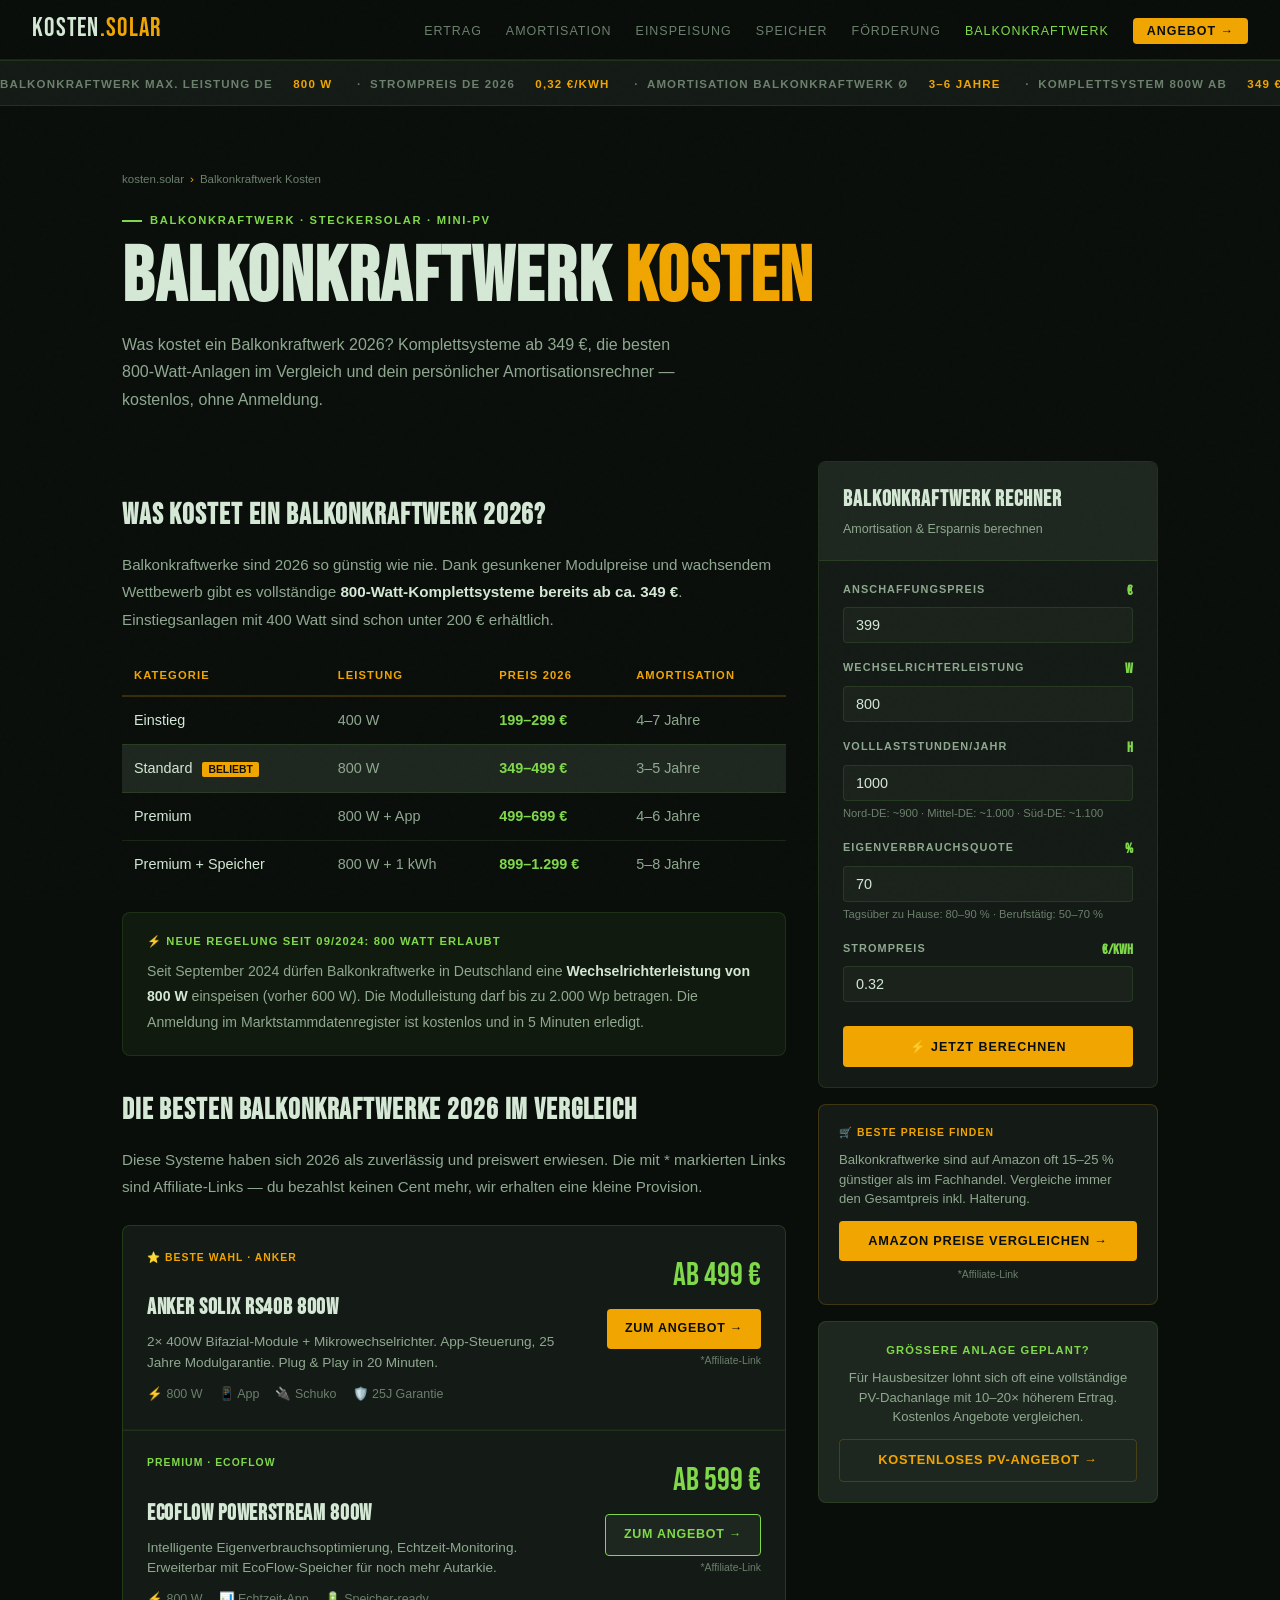
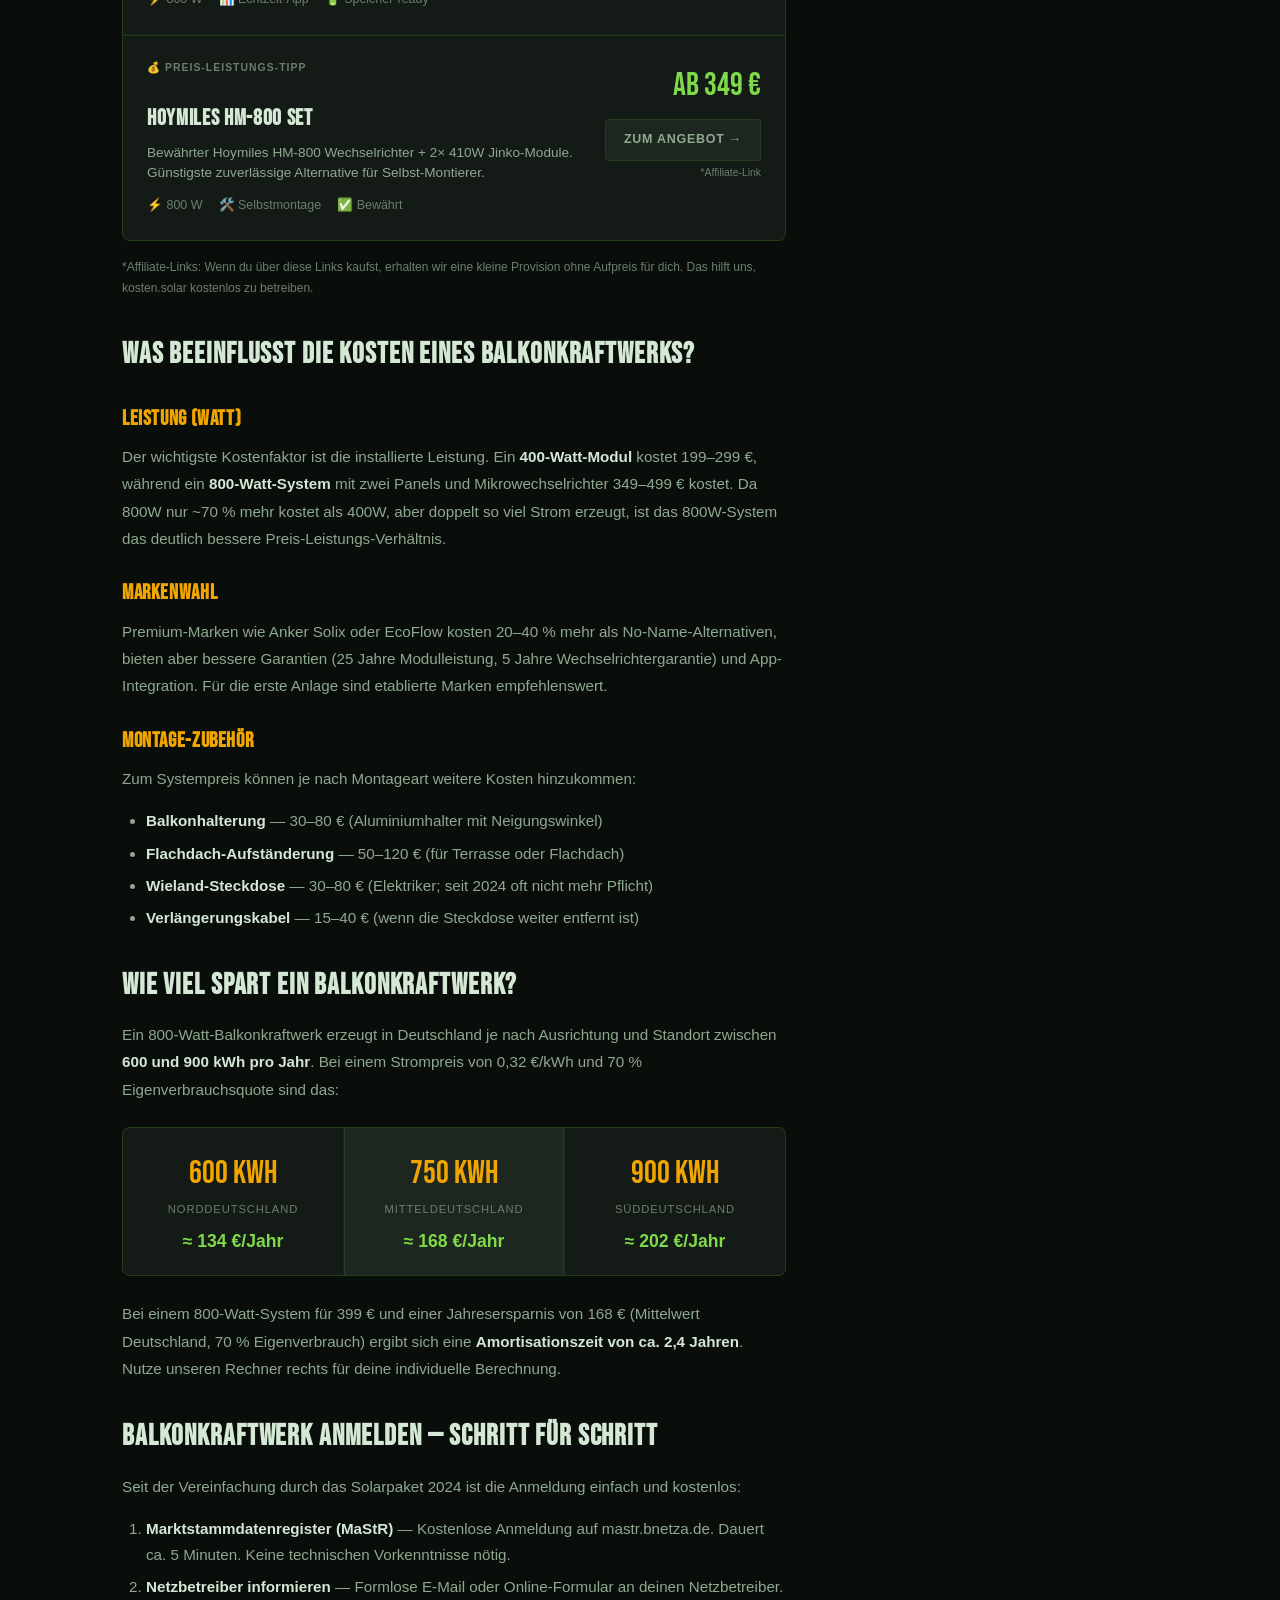
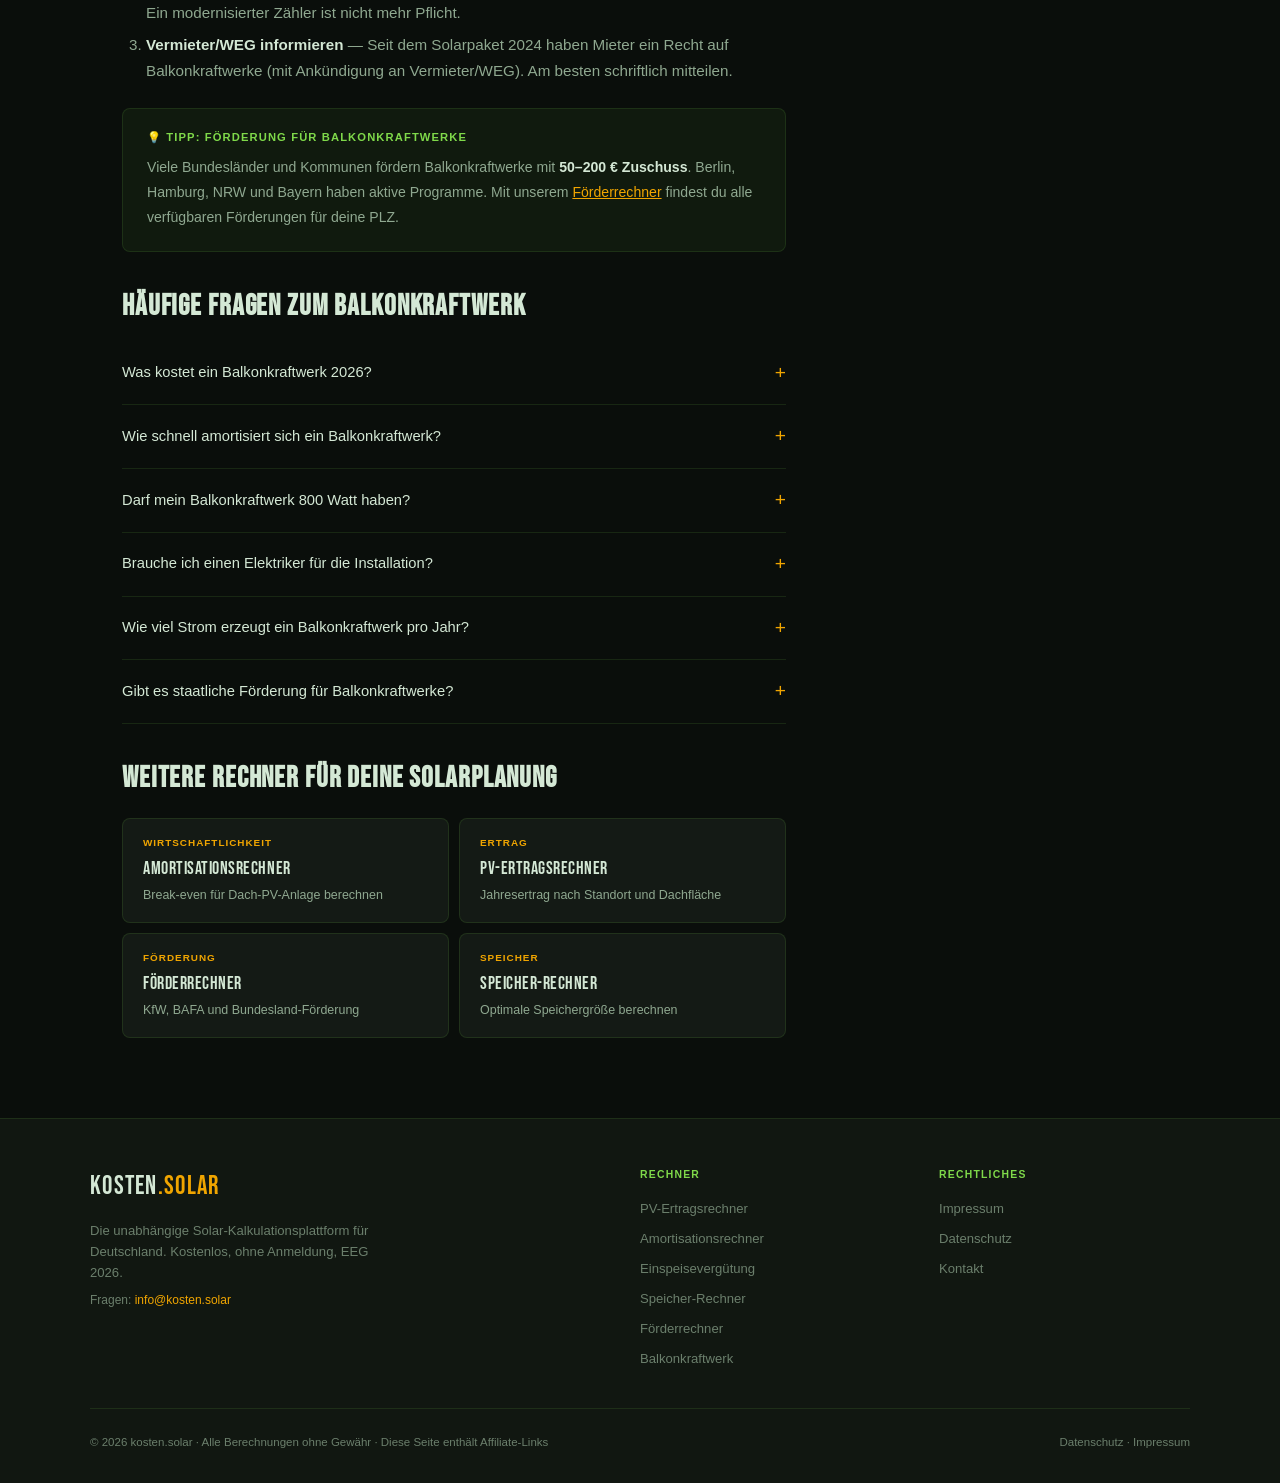
==== balkonkraftwerk.html @ ba478fb6 "Add Balkonkraftwerk affiliate page + fix lead form + update sitemap - New page balkonkraftwerk.html:" ====
<!DOCTYPE html>
<html lang="de">
<head>
<meta charset="UTF-8">
<meta name="viewport" content="width=device-width, initial-scale=1.0">
<title>Balkonkraftwerk Kosten 2026: Preise, Vergleich & Rechner | kosten.solar</title>
<meta name="description" content="Was kostet ein Balkonkraftwerk 2026? 800W Komplettsysteme ab 349 €. Preisvergleich, Amortisationsrechner und die besten Steckersolar-Anlagen im Überblick.">
<link rel="canonical" href="https://kosten.solar/balkonkraftwerk.html">
<meta property="og:title" content="Balkonkraftwerk Kosten 2026 – Preise & Vergleich | kosten.solar">
<meta property="og:description" content="Balkonkraftwerk Kosten 2026 im Vergleich: 400W ab 199 €, 800W ab 349 €. Mit kostenlosem Amortisationsrechner.">
<meta property="og:url" content="https://kosten.solar/balkonkraftwerk.html">
<meta property="og:type" content="website">
<link rel="stylesheet" href="style.css">
<script type="application/ld+json">
{
  "@context": "https://schema.org",
  "@type": "FAQPage",
  "mainEntity": [
    {
      "@type": "Question",
      "name": "Was kostet ein Balkonkraftwerk 2026?",
      "acceptedAnswer": {
        "@type": "Answer",
        "text": "Ein Balkonkraftwerk (Steckersolar) kostet 2026 zwischen 199 € und 699 €. Ein 800-Watt-Komplettsystem mit zwei Modulen und Mikrowechselrichter ist ab ca. 349 € erhältlich. Premium-Systeme mit App-Steuerung kosten 499–699 €."
      }
    },
    {
      "@type": "Question",
      "name": "Wie schnell amortisiert sich ein Balkonkraftwerk?",
      "acceptedAnswer": {
        "@type": "Answer",
        "text": "Ein Balkonkraftwerk amortisiert sich bei einem Strompreis von 0,32 €/kWh und 700–800 kWh Jahresertrag in 3–6 Jahren. Damit ist die Amortisationszeit deutlich kürzer als bei einer Dach-PV-Anlage."
      }
    },
    {
      "@type": "Question",
      "name": "Welche Leistung darf ein Balkonkraftwerk haben?",
      "acceptedAnswer": {
        "@type": "Answer",
        "text": "Seit September 2024 ist in Deutschland eine Wechselrichterleistung von 800 Watt ohne besondere Genehmigung erlaubt. Die Modulleistung darf dabei bis zu 2.000 Wp betragen."
      }
    },
    {
      "@type": "Question",
      "name": "Muss ich ein Balkonkraftwerk anmelden?",
      "acceptedAnswer": {
        "@type": "Answer",
        "text": "Ja, ein Balkonkraftwerk muss im Marktstammdatenregister (MaStR) der Bundesnetzagentur kostenlos angemeldet werden. Seit 2024 ist die Anmeldung deutlich vereinfacht und dauert nur wenige Minuten."
      }
    },
    {
      "@type": "Question",
      "name": "Lohnt sich ein Balkonkraftwerk 2026?",
      "acceptedAnswer": {
        "@type": "Answer",
        "text": "Ja, bei einem Strompreis von 0,32 €/kWh und einem 800W-System für 399 € amortisiert sich die Investition in ca. 3–5 Jahren. Besonders Mieter, die keine eigene PV-Anlage installieren können, profitieren."
      }
    }
  ]
}
</script>
</head>
<body>

<nav>
  <a href="index.html" class="logo">kosten<em>.solar</em></a>
  <ul class="nav-links">
    <li><a href="pv-ertragsrechner.html">Ertrag</a></li>
    <li><a href="amortisationsrechner.html">Amortisation</a></li>
    <li><a href="einspeiseverguetung.html">Einspeisung</a></li>
    <li><a href="speicherrechner.html">Speicher</a></li>
    <li><a href="foerderrechner.html">Förderung</a></li>
    <li><a href="balkonkraftwerk.html" class="active">Balkonkraftwerk</a></li>
    <li><a href="#" class="nav-cta" onclick="openModal();return false;">Angebot →</a></li>
  </ul>
</nav>

<div class="ticker">
  <div class="ticker-inner">
    Balkonkraftwerk max. Leistung DE <span>800 W</span> &nbsp;·&nbsp;
    Strompreis DE 2026 <span>0,32 €/kWh</span> &nbsp;·&nbsp;
    Amortisation Balkonkraftwerk Ø <span>3–6 Jahre</span> &nbsp;·&nbsp;
    Komplettsystem 800W ab <span>349 €</span> &nbsp;·&nbsp;
    Anmeldung: Marktstammdatenregister <span>kostenlos</span> &nbsp;·&nbsp;
    Neue Regelung seit 09/2024 <span>800 W erlaubt</span> &nbsp;·&nbsp;
    Balkonkraftwerk max. Leistung DE <span>800 W</span> &nbsp;·&nbsp;
    Strompreis DE 2026 <span>0,32 €/kWh</span>
  </div>
</div>

<div class="page-hero fade-up">
  <div class="breadcrumb"><a href="index.html">kosten.solar</a><span>›</span>Balkonkraftwerk Kosten</div>
  <div class="page-tag">Balkonkraftwerk · Steckersolar · Mini-PV</div>
  <h1 class="page-title">BALKONKRAFTWERK <em>KOSTEN</em></h1>
  <p class="page-desc">Was kostet ein Balkonkraftwerk 2026? Komplettsysteme ab 349 €, die besten 800-Watt-Anlagen im Vergleich und dein persönlicher Amortisationsrechner — kostenlos, ohne Anmeldung.</p>
</div>

<div class="page-layout">
  <div class="content-area">

    <h2>Was kostet ein Balkonkraftwerk 2026?</h2>
    <p>Balkonkraftwerke sind 2026 so günstig wie nie. Dank gesunkener Modulpreise und wachsendem Wettbewerb gibt es vollständige <strong>800-Watt-Komplettsysteme bereits ab ca. 349 €</strong>. Einstiegsanlagen mit 400 Watt sind schon unter 200 € erhältlich.</p>

    <div style="overflow-x:auto;margin:1.5rem 0;">
      <table style="width:100%;border-collapse:collapse;font-size:0.9rem;">
        <thead>
          <tr style="border-bottom:2px solid var(--border-amber);">
            <th style="text-align:left;padding:10px 12px;color:var(--amber);font-size:0.7rem;letter-spacing:0.1em;text-transform:uppercase;">Kategorie</th>
            <th style="text-align:left;padding:10px 12px;color:var(--amber);font-size:0.7rem;letter-spacing:0.1em;text-transform:uppercase;">Leistung</th>
            <th style="text-align:left;padding:10px 12px;color:var(--amber);font-size:0.7rem;letter-spacing:0.1em;text-transform:uppercase;">Preis 2026</th>
            <th style="text-align:left;padding:10px 12px;color:var(--amber);font-size:0.7rem;letter-spacing:0.1em;text-transform:uppercase;">Amortisation</th>
          </tr>
        </thead>
        <tbody>
          <tr style="border-bottom:1px solid var(--border);">
            <td style="padding:12px;color:var(--text);">Einstieg</td>
            <td style="padding:12px;color:var(--text-dim);">400 W</td>
            <td style="padding:12px;color:var(--lime);font-weight:700;">199–299 €</td>
            <td style="padding:12px;color:var(--text-dim);">4–7 Jahre</td>
          </tr>
          <tr style="border-bottom:1px solid var(--border);background:var(--surface2);">
            <td style="padding:12px;color:var(--text);">Standard <span style="font-size:0.65rem;background:var(--amber);color:var(--ink);padding:2px 6px;border-radius:2px;margin-left:6px;font-weight:700;">BELIEBT</span></td>
            <td style="padding:12px;color:var(--text-dim);">800 W</td>
            <td style="padding:12px;color:var(--lime);font-weight:700;">349–499 €</td>
            <td style="padding:12px;color:var(--text-dim);">3–5 Jahre</td>
          </tr>
          <tr style="border-bottom:1px solid var(--border);">
            <td style="padding:12px;color:var(--text);">Premium</td>
            <td style="padding:12px;color:var(--text-dim);">800 W + App</td>
            <td style="padding:12px;color:var(--lime);font-weight:700;">499–699 €</td>
            <td style="padding:12px;color:var(--text-dim);">4–6 Jahre</td>
          </tr>
          <tr>
            <td style="padding:12px;color:var(--text);">Premium + Speicher</td>
            <td style="padding:12px;color:var(--text-dim);">800 W + 1 kWh</td>
            <td style="padding:12px;color:var(--lime);font-weight:700;">899–1.299 €</td>
            <td style="padding:12px;color:var(--text-dim);">5–8 Jahre</td>
          </tr>
        </tbody>
      </table>
    </div>

    <div class="info-box">
      <div class="info-box-title">⚡ Neue Regelung seit 09/2024: 800 Watt erlaubt</div>
      <p>Seit September 2024 dürfen Balkonkraftwerke in Deutschland eine <strong>Wechselrichterleistung von 800 W</strong> einspeisen (vorher 600 W). Die Modulleistung darf bis zu 2.000 Wp betragen. Die Anmeldung im Marktstammdatenregister ist kostenlos und in 5 Minuten erledigt.</p>
    </div>

    <h2>Die besten Balkonkraftwerke 2026 im Vergleich</h2>
    <p>Diese Systeme haben sich 2026 als zuverlässig und preiswert erwiesen. Die mit * markierten Links sind Affiliate-Links — du bezahlst keinen Cent mehr, wir erhalten eine kleine Provision.</p>

    <div style="display:grid;gap:1px;background:var(--border);border:1px solid var(--border);border-radius:var(--radius-lg);overflow:hidden;margin:1.5rem 0;">

      <div style="background:var(--surface);padding:1.5rem;">
        <div style="display:flex;align-items:flex-start;gap:1.25rem;flex-wrap:wrap;">
          <div style="flex:1;min-width:200px;">
            <div style="font-size:0.65rem;font-weight:700;letter-spacing:0.1em;text-transform:uppercase;color:var(--amber);margin-bottom:4px;">⭐ Beste Wahl · Anker</div>
            <h3 style="font-family:'Bebas Neue',sans-serif;font-size:1.4rem;letter-spacing:0.03em;color:var(--text);margin-bottom:6px;">ANKER SOLIX RS40B 800W</h3>
            <p style="font-size:0.85rem;color:var(--text-dim);font-weight:300;line-height:1.5;margin-bottom:0.75rem;">2× 400W Bifazial-Module + Mikrowechselrichter. App-Steuerung, 25 Jahre Modulgarantie. Plug &amp; Play in 20 Minuten.</p>
            <div style="display:flex;gap:1rem;flex-wrap:wrap;font-size:0.78rem;color:var(--muted);">
              <span>⚡ 800 W</span><span>📱 App</span><span>🔌 Schuko</span><span>🛡️ 25J Garantie</span>
            </div>
          </div>
          <div style="text-align:right;min-width:130px;">
            <div style="font-family:'Bebas Neue',sans-serif;font-size:2rem;color:var(--lime);">ab 499 €</div>
            <!-- TODO: Ersetze mit deinem Awin-Link (Merchant 32623) oder Amazon-Affiliate-Tag -->
            <a href="https://www.amazon.de/s?k=Anker+SOLIX+RS40B+800W&tag=DEIN-TAG-HIER" target="_blank" rel="noopener sponsored"
               style="display:inline-block;margin-top:8px;background:var(--amber);color:var(--ink);border-radius:var(--radius);padding:10px 18px;font-size:0.78rem;font-weight:700;letter-spacing:0.06em;text-transform:uppercase;text-decoration:none;">
              Zum Angebot →
            </a>
            <div style="font-size:0.65rem;color:var(--muted);margin-top:4px;">*Affiliate-Link</div>
          </div>
        </div>
      </div>

      <div style="background:var(--surface);padding:1.5rem;border-top:1px solid var(--border);">
        <div style="display:flex;align-items:flex-start;gap:1.25rem;flex-wrap:wrap;">
          <div style="flex:1;min-width:200px;">
            <div style="font-size:0.65rem;font-weight:700;letter-spacing:0.1em;text-transform:uppercase;color:var(--lime);margin-bottom:4px;">Premium · EcoFlow</div>
            <h3 style="font-family:'Bebas Neue',sans-serif;font-size:1.4rem;letter-spacing:0.03em;color:var(--text);margin-bottom:6px;">ECOFLOW POWERSTREAM 800W</h3>
            <p style="font-size:0.85rem;color:var(--text-dim);font-weight:300;line-height:1.5;margin-bottom:0.75rem;">Intelligente Eigenverbrauchsoptimierung, Echtzeit-Monitoring. Erweiterbar mit EcoFlow-Speicher für noch mehr Autarkie.</p>
            <div style="display:flex;gap:1rem;flex-wrap:wrap;font-size:0.78rem;color:var(--muted);">
              <span>⚡ 800 W</span><span>📊 Echtzeit-App</span><span>🔋 Speicher-ready</span>
            </div>
          </div>
          <div style="text-align:right;min-width:130px;">
            <div style="font-family:'Bebas Neue',sans-serif;font-size:2rem;color:var(--lime);">ab 599 €</div>
            <!-- TODO: Ersetze mit deinem Affiliate-Link für EcoFlow -->
            <a href="https://www.amazon.de/s?k=EcoFlow+PowerStream+800W+Balkonkraftwerk&tag=DEIN-TAG-HIER" target="_blank" rel="noopener sponsored"
               style="display:inline-block;margin-top:8px;background:var(--surface2);color:var(--lime);border:1px solid var(--lime);border-radius:var(--radius);padding:10px 18px;font-size:0.78rem;font-weight:700;letter-spacing:0.06em;text-transform:uppercase;text-decoration:none;">
              Zum Angebot →
            </a>
            <div style="font-size:0.65rem;color:var(--muted);margin-top:4px;">*Affiliate-Link</div>
          </div>
        </div>
      </div>

      <div style="background:var(--surface);padding:1.5rem;border-top:1px solid var(--border);">
        <div style="display:flex;align-items:flex-start;gap:1.25rem;flex-wrap:wrap;">
          <div style="flex:1;min-width:200px;">
            <div style="font-size:0.65rem;font-weight:700;letter-spacing:0.1em;text-transform:uppercase;color:var(--muted);margin-bottom:4px;">💰 Preis-Leistungs-Tipp</div>
            <h3 style="font-family:'Bebas Neue',sans-serif;font-size:1.4rem;letter-spacing:0.03em;color:var(--text);margin-bottom:6px;">HOYMILES HM-800 SET</h3>
            <p style="font-size:0.85rem;color:var(--text-dim);font-weight:300;line-height:1.5;margin-bottom:0.75rem;">Bewährter Hoymiles HM-800 Wechselrichter + 2× 410W Jinko-Module. Günstigste zuverlässige Alternative für Selbst-Montierer.</p>
            <div style="display:flex;gap:1rem;flex-wrap:wrap;font-size:0.78rem;color:var(--muted);">
              <span>⚡ 800 W</span><span>🛠️ Selbstmontage</span><span>✅ Bewährt</span>
            </div>
          </div>
          <div style="text-align:right;min-width:130px;">
            <div style="font-family:'Bebas Neue',sans-serif;font-size:2rem;color:var(--lime);">ab 349 €</div>
            <!-- TODO: Ersetze mit deinem Affiliate-Link -->
            <a href="https://www.amazon.de/s?k=Hoymiles+HM-800+Balkonkraftwerk+800W+Set&tag=DEIN-TAG-HIER" target="_blank" rel="noopener sponsored"
               style="display:inline-block;margin-top:8px;background:var(--surface2);color:var(--text-dim);border:1px solid var(--border);border-radius:var(--radius);padding:10px 18px;font-size:0.78rem;font-weight:700;letter-spacing:0.06em;text-transform:uppercase;text-decoration:none;">
              Zum Angebot →
            </a>
            <div style="font-size:0.65rem;color:var(--muted);margin-top:4px;">*Affiliate-Link</div>
          </div>
        </div>
      </div>

    </div>

    <p style="font-size:0.75rem;color:var(--muted);margin-top:-0.5rem;margin-bottom:2rem;">*Affiliate-Links: Wenn du über diese Links kaufst, erhalten wir eine kleine Provision ohne Aufpreis für dich. Das hilft uns, kosten.solar kostenlos zu betreiben.</p>

    <h2>Was beeinflusst die Kosten eines Balkonkraftwerks?</h2>
    <h3>Leistung (Watt)</h3>
    <p>Der wichtigste Kostenfaktor ist die installierte Leistung. Ein <strong>400-Watt-Modul</strong> kostet 199–299 €, während ein <strong>800-Watt-System</strong> mit zwei Panels und Mikrowechselrichter 349–499 € kostet. Da 800W nur ~70 % mehr kostet als 400W, aber doppelt so viel Strom erzeugt, ist das 800W-System das deutlich bessere Preis-Leistungs-Verhältnis.</p>

    <h3>Markenwahl</h3>
    <p>Premium-Marken wie Anker Solix oder EcoFlow kosten 20–40 % mehr als No-Name-Alternativen, bieten aber bessere Garantien (25 Jahre Modulleistung, 5 Jahre Wechselrichtergarantie) und App-Integration. Für die erste Anlage sind etablierte Marken empfehlenswert.</p>

    <h3>Montage-Zubehör</h3>
    <p>Zum Systempreis können je nach Montageart weitere Kosten hinzukommen:</p>
    <ul style="margin:0.75rem 0 1.25rem 1.5rem;color:var(--text-dim);font-weight:300;line-height:2.2;">
      <li><strong style="color:var(--text);">Balkonhalterung</strong> — 30–80 € (Aluminiumhalter mit Neigungswinkel)</li>
      <li><strong style="color:var(--text);">Flachdach-Aufständerung</strong> — 50–120 € (für Terrasse oder Flachdach)</li>
      <li><strong style="color:var(--text);">Wieland-Steckdose</strong> — 30–80 € (Elektriker; seit 2024 oft nicht mehr Pflicht)</li>
      <li><strong style="color:var(--text);">Verlängerungskabel</strong> — 15–40 € (wenn die Steckdose weiter entfernt ist)</li>
    </ul>

    <h2>Wie viel spart ein Balkonkraftwerk?</h2>
    <p>Ein 800-Watt-Balkonkraftwerk erzeugt in Deutschland je nach Ausrichtung und Standort zwischen <strong>600 und 900 kWh pro Jahr</strong>. Bei einem Strompreis von 0,32 €/kWh und 70 % Eigenverbrauchsquote sind das:</p>

    <div style="display:grid;grid-template-columns:repeat(3,1fr);gap:1px;background:var(--border);border:1px solid var(--border);border-radius:var(--radius-lg);overflow:hidden;margin:1.5rem 0;">
      <div style="background:var(--surface);padding:1.25rem;text-align:center;">
        <div style="font-family:'Bebas Neue',sans-serif;font-size:2rem;color:var(--amber);">600 kWh</div>
        <div style="font-size:0.7rem;color:var(--muted);text-transform:uppercase;letter-spacing:0.08em;margin-top:2px;">Norddeutschland</div>
        <div style="font-size:1.1rem;color:var(--lime);font-weight:700;margin-top:8px;">≈ 134 €/Jahr</div>
      </div>
      <div style="background:var(--surface2);padding:1.25rem;text-align:center;border-left:1px solid var(--border);border-right:1px solid var(--border);">
        <div style="font-family:'Bebas Neue',sans-serif;font-size:2rem;color:var(--amber);">750 kWh</div>
        <div style="font-size:0.7rem;color:var(--muted);text-transform:uppercase;letter-spacing:0.08em;margin-top:2px;">Mitteldeutschland</div>
        <div style="font-size:1.1rem;color:var(--lime);font-weight:700;margin-top:8px;">≈ 168 €/Jahr</div>
      </div>
      <div style="background:var(--surface);padding:1.25rem;text-align:center;">
        <div style="font-family:'Bebas Neue',sans-serif;font-size:2rem;color:var(--amber);">900 kWh</div>
        <div style="font-size:0.7rem;color:var(--muted);text-transform:uppercase;letter-spacing:0.08em;margin-top:2px;">Süddeutschland</div>
        <div style="font-size:1.1rem;color:var(--lime);font-weight:700;margin-top:8px;">≈ 202 €/Jahr</div>
      </div>
    </div>

    <p>Bei einem 800-Watt-System für 399 € und einer Jahresersparnis von 168 € (Mittelwert Deutschland, 70 % Eigenverbrauch) ergibt sich eine <strong>Amortisationszeit von ca. 2,4 Jahren</strong>. Nutze unseren Rechner rechts für deine individuelle Berechnung.</p>

    <h2>Balkonkraftwerk anmelden — Schritt für Schritt</h2>
    <p>Seit der Vereinfachung durch das Solarpaket 2024 ist die Anmeldung einfach und kostenlos:</p>
    <ol style="margin:0.75rem 0 1.25rem 1.5rem;color:var(--text-dim);font-weight:300;line-height:2.4;">
      <li><strong style="color:var(--text);">Marktstammdatenregister (MaStR)</strong> — Kostenlose Anmeldung auf mastr.bnetza.de. Dauert ca. 5 Minuten. Keine technischen Vorkenntnisse nötig.</li>
      <li><strong style="color:var(--text);">Netzbetreiber informieren</strong> — Formlose E-Mail oder Online-Formular an deinen Netzbetreiber. Ein modernisierter Zähler ist nicht mehr Pflicht.</li>
      <li><strong style="color:var(--text);">Vermieter/WEG informieren</strong> — Seit dem Solarpaket 2024 haben Mieter ein Recht auf Balkonkraftwerke (mit Ankündigung an Vermieter/WEG). Am besten schriftlich mitteilen.</li>
    </ol>

    <div class="info-box">
      <div class="info-box-title">💡 Tipp: Förderung für Balkonkraftwerke</div>
      <p>Viele Bundesländer und Kommunen fördern Balkonkraftwerke mit <strong>50–200 € Zuschuss</strong>. Berlin, Hamburg, NRW und Bayern haben aktive Programme. Mit unserem <a href="foerderrechner.html" style="color:var(--amber);">Förderrechner</a> findest du alle verfügbaren Förderungen für deine PLZ.</p>
    </div>

    <h2>Häufige Fragen zum Balkonkraftwerk</h2>
    <div class="faq-item"><div class="faq-q">Was kostet ein Balkonkraftwerk 2026?</div><div class="faq-a">Ein Balkonkraftwerk kostet 2026 zwischen 199 € (400W Einstieg) und 699 € (800W Premium mit App). Das günstigste vollständige 800W-Komplettsystem gibt es ab ca. 349 €. Nutze unseren Rechner um zu berechnen, wann sich die Investition für dich lohnt.</div></div>
    <div class="faq-item"><div class="faq-q">Wie schnell amortisiert sich ein Balkonkraftwerk?</div><div class="faq-a">Bei einem 800W-System für 399 €, einem Jahresertrag von 750 kWh und 70 % Eigenverbrauchsquote bei 0,32 €/kWh beträgt die Amortisationszeit ca. 2,4 Jahre. In der Praxis mit etwas Einspeisung eher 3–5 Jahre. Berechne deine individuelle Zeit mit dem Rechner auf dieser Seite.</div></div>
    <div class="faq-item"><div class="faq-q">Darf mein Balkonkraftwerk 800 Watt haben?</div><div class="faq-a">Ja. Seit September 2024 sind 800 Watt Wechselrichterleistung in Deutschland ohne besondere Genehmigung erlaubt. Die Modulleistung darf sogar bis zu 2.000 Wp betragen. Vorher galt eine Grenze von 600 W.</div></div>
    <div class="faq-item"><div class="faq-q">Brauche ich einen Elektriker für die Installation?</div><div class="faq-a">Nein. Ein Balkonkraftwerk mit Schuko-Stecker kann selbst installiert und eingesteckt werden — kein Elektriker nötig. Nur wenn du optional eine Wieland-Steckdose installieren möchtest, ist ein Elektriker erforderlich. Das ist seit 2024 aber keine Pflicht mehr.</div></div>
    <div class="faq-item"><div class="faq-q">Wie viel Strom erzeugt ein Balkonkraftwerk pro Jahr?</div><div class="faq-a">Ein 800-Watt-Balkonkraftwerk erzeugt je nach Standort und Ausrichtung zwischen 600 kWh (Norddeutschland, Nord-/Ostausrichtung) und 900 kWh (Bayern, Südausrichtung) pro Jahr. Der Durchschnitt für Deutschland liegt bei 700–800 kWh/Jahr.</div></div>
    <div class="faq-item"><div class="faq-q">Gibt es staatliche Förderung für Balkonkraftwerke?</div><div class="faq-a">Ja. Viele Bundesländer und Kommunen fördern Balkonkraftwerke mit 50–200 € Zuschuss. Berlin, Hamburg, Bayern und NRW haben aktive Förderprogramme. Prüfe deine Fördermöglichkeiten kostenlos mit unserem <a href="foerderrechner.html" style="color:var(--amber);">Förderrechner</a>.</div></div>

    <h2>Weitere Rechner für deine Solarplanung</h2>
    <div class="related-grid">
      <a href="amortisationsrechner.html" class="related-card"><div class="rc-tag">Wirtschaftlichkeit</div><div class="rc-title">AMORTISATIONSRECHNER</div><div class="rc-desc">Break-even für Dach-PV-Anlage berechnen</div></a>
      <a href="pv-ertragsrechner.html" class="related-card"><div class="rc-tag">Ertrag</div><div class="rc-title">PV-ERTRAGSRECHNER</div><div class="rc-desc">Jahresertrag nach Standort und Dachfläche</div></a>
      <a href="foerderrechner.html" class="related-card"><div class="rc-tag">Förderung</div><div class="rc-title">FÖRDERRECHNER</div><div class="rc-desc">KfW, BAFA und Bundesland-Förderung</div></a>
      <a href="speicherrechner.html" class="related-card"><div class="rc-tag">Speicher</div><div class="rc-title">SPEICHER-RECHNER</div><div class="rc-desc">Optimale Speichergröße berechnen</div></a>
    </div>

  </div>

  <div>
    <div class="calc-card">
      <div class="calc-card-header">
        <h3>BALKONKRAFTWERK RECHNER</h3>
        <p>Amortisation & Ersparnis berechnen</p>
      </div>
      <div class="calc-body">
        <div class="input-group">
          <div class="input-label">Anschaffungspreis <span>€</span></div>
          <input type="number" id="bkw-preis" value="399" step="10">
        </div>
        <div class="input-group">
          <div class="input-label">Wechselrichterleistung <span>W</span></div>
          <input type="number" id="bkw-leistung" value="800" step="100" min="100" max="2000">
        </div>
        <div class="input-group">
          <div class="input-label">Volllaststunden/Jahr <span>h</span></div>
          <input type="number" id="bkw-stunden" value="1000" step="50">
          <div style="font-size:0.7rem;color:var(--muted);margin-top:4px;">Nord-DE: ~900 · Mittel-DE: ~1.000 · Süd-DE: ~1.100</div>
        </div>
        <div class="input-group">
          <div class="input-label">Eigenverbrauchsquote <span>%</span></div>
          <input type="number" id="bkw-eigen" value="70" min="10" max="100">
          <div style="font-size:0.7rem;color:var(--muted);margin-top:4px;">Tagsüber zu Hause: 80–90 % · Berufstätig: 50–70 %</div>
        </div>
        <div class="input-group">
          <div class="input-label">Strompreis <span>€/kWh</span></div>
          <input type="number" id="bkw-strompreis" value="0.32" step="0.01">
        </div>
        <button class="calc-btn" onclick="calcBKW()">⚡ Jetzt berechnen</button>
      </div>
      <div class="results" id="bkw-results"></div>
    </div>

    <div style="margin-top:1rem;background:var(--surface);border:1px solid var(--border-amber);border-radius:var(--radius-lg);padding:1.25rem;">
      <div style="font-size:0.65rem;font-weight:700;letter-spacing:0.1em;text-transform:uppercase;color:var(--amber);margin-bottom:8px;">🛒 Beste Preise finden</div>
      <p style="font-size:0.82rem;color:var(--text-dim);font-weight:300;line-height:1.5;margin-bottom:12px;">Balkonkraftwerke sind auf Amazon oft 15–25 % günstiger als im Fachhandel. Vergleiche immer den Gesamtpreis inkl. Halterung.</p>
      <!-- TODO: Ersetze DEIN-TAG-HIER mit deinem Amazon-Affiliate-Tag (amazon.de Partnernet) -->
      <a href="https://www.amazon.de/s?k=Balkonkraftwerk+800W+Komplettsystem&tag=DEIN-TAG-HIER"
         target="_blank" rel="noopener sponsored"
         style="display:block;text-align:center;background:var(--amber);color:var(--ink);border-radius:var(--radius);padding:10px;font-size:0.8rem;font-weight:700;letter-spacing:0.06em;text-transform:uppercase;text-decoration:none;">
        Amazon Preise vergleichen →
      </a>
      <div style="font-size:0.65rem;color:var(--muted);text-align:center;margin-top:6px;">*Affiliate-Link</div>
    </div>

    <div style="margin-top:1rem;background:var(--surface2);border:1px solid var(--border);border-radius:var(--radius-lg);padding:1.25rem;text-align:center;">
      <div style="font-size:0.7rem;font-weight:700;letter-spacing:0.1em;text-transform:uppercase;color:var(--lime);margin-bottom:8px;">Größere Anlage geplant?</div>
      <p style="font-size:0.82rem;color:var(--text-dim);font-weight:300;line-height:1.5;margin-bottom:12px;">Für Hausbesitzer lohnt sich oft eine vollständige PV-Dachanlage mit 10–20× höherem Ertrag. Kostenlos Angebote vergleichen.</p>
      <a href="#" onclick="openModal();return false;"
         style="display:block;text-align:center;background:transparent;color:var(--amber);border:1px solid var(--border-amber);border-radius:var(--radius);padding:10px;font-size:0.8rem;font-weight:700;letter-spacing:0.06em;text-transform:uppercase;text-decoration:none;">
        Kostenloses PV-Angebot →
      </a>
    </div>
  </div>
</div>

<div class="modal-overlay" id="modal">
  <div class="modal">
    <div id="modal-form">
      <div class="modal-tag">Kostenlos &amp; Unverbindlich</div>
      <h3>ANGEBOT ANFORDERN</h3>
      <p>Wir verbinden dich mit geprüften Installateuren in deiner Region.</p>
      <div class="modal-form">
        <input type="text" id="m-name" placeholder="Vorname *">
        <input type="email" id="m-email" placeholder="E-Mail *">
        <input type="tel" id="m-tel" placeholder="Telefon (optional)">
        <input type="text" id="m-plz" placeholder="Postleitzahl *" maxlength="5">
        <button class="modal-submit" onclick="submitLead()">Angebot anfordern →</button>
        <button class="modal-cancel" onclick="closeModal()">Abbrechen</button>
        <p style="font-size:0.7rem;color:var(--muted);text-align:center;">Mit dem Absenden stimmst du unserer <a href="datenschutz.html" style="color:var(--amber);">Datenschutzerklärung</a> zu.</p>
      </div>
    </div>
    <div class="modal-success" id="modal-success">
      <div style="font-size:3rem;">✅</div>
      <h4>ANFRAGE GESENDET</h4>
      <p style="color:var(--text-dim);">Du erhältst innerhalb von 24 Stunden eine Rückmeldung.</p>
      <button class="modal-submit" style="margin-top:1rem;" onclick="closeModal()">Schließen</button>
    </div>
  </div>
</div>

<footer>
  <div class="footer-inner">
    <div class="footer-brand">
      <a href="index.html" class="logo">kosten<em>.solar</em></a>
      <p>Die unabhängige Solar-Kalkulationsplattform für Deutschland. Kostenlos, ohne Anmeldung, EEG 2026.</p>
      <p style="margin-top:0.5rem;font-size:0.75rem;">Fragen: <a href="mailto:info@kosten.solar" style="color:var(--amber);text-decoration:none;">info@kosten.solar</a></p>
    </div>
    <div class="footer-col">
      <h5>Rechner</h5>
      <ul>
        <li><a href="pv-ertragsrechner.html">PV-Ertragsrechner</a></li>
        <li><a href="amortisationsrechner.html">Amortisationsrechner</a></li>
        <li><a href="einspeiseverguetung.html">Einspeisevergütung</a></li>
        <li><a href="speicherrechner.html">Speicher-Rechner</a></li>
        <li><a href="foerderrechner.html">Förderrechner</a></li>
        <li><a href="balkonkraftwerk.html">Balkonkraftwerk</a></li>
      </ul>
    </div>
    <div class="footer-col">
      <h5>Rechtliches</h5>
      <ul>
        <li><a href="impressum.html">Impressum</a></li>
        <li><a href="datenschutz.html">Datenschutz</a></li>
        <li><a href="mailto:info@kosten.solar">Kontakt</a></li>
      </ul>
    </div>
  </div>
  <div class="footer-bottom">
    <p>© 2026 kosten.solar · Alle Berechnungen ohne Gewähr · Diese Seite enthält Affiliate-Links</p>
    <p><a href="datenschutz.html">Datenschutz</a> · <a href="impressum.html">Impressum</a></p>
  </div>
</footer>

<script src="shared.js"></script>
<script>
function calcBKW() {
  const preis     = parseFloat(document.getElementById('bkw-preis').value)      || 399;
  const leistung  = parseFloat(document.getElementById('bkw-leistung').value)   || 800;
  const stunden   = parseFloat(document.getElementById('bkw-stunden').value)    || 1000;
  const eigen     = (parseFloat(document.getElementById('bkw-eigen').value)     || 70) / 100;
  const strompreis= parseFloat(document.getElementById('bkw-strompreis').value) || 0.32;

  const jahresertrag   = leistung * stunden / 1000;
  const jahresersparnis= jahresertrag * eigen * strompreis;
  const amortisation   = jahresersparnis > 0 ? preis / jahresersparnis : 0;
  const gewinn10j      = jahresersparnis * 10 - preis;
  const co2            = Math.round(jahresertrag * 0.38);

  showResults('bkw-results', [
    { label: 'Jahresertrag',         value: Math.round(jahresertrag).toLocaleString('de') + ' kWh', unit: 'bei ' + leistung + ' W Leistung' },
    { label: 'Jährliche Ersparnis',  value: jahresersparnis.toFixed(0) + ' €',                      unit: Math.round(eigen*100) + ' % Eigenverbrauch' },
    { label: 'Amortisationszeit',    value: amortisation.toFixed(1).replace('.',',') + ' Jahre',    unit: '' },
    { label: 'Gewinn nach 10 Jahren',value: (gewinn10j>=0?'+':'')+Math.round(gewinn10j).toLocaleString('de')+' €', unit: 'nach Investitionskosten' },
    { label: 'CO₂ gespart/Jahr',     value: co2.toLocaleString('de') + ' kg',                       unit: 'vs. dt. Strommix' },
  ],
  {
    title: 'Monatliche Erzeugung (Schätzung)',
    bars: [
      {label:'Jan', pct:4,  text:Math.round(jahresertrag*0.03)+' kWh', color:'var(--lime-dim)'},
      {label:'Feb', pct:15, text:Math.round(jahresertrag*0.05)+' kWh', color:'var(--lime-dim)'},
      {label:'Mär', pct:45, text:Math.round(jahresertrag*0.08)+' kWh', color:'var(--lime)'},
      {label:'Apr', pct:70, text:Math.round(jahresertrag*0.10)+' kWh', color:'var(--lime)'},
      {label:'Mai', pct:88, text:Math.round(jahresertrag*0.12)+' kWh', color:'var(--amber)'},
      {label:'Jun', pct:100,text:Math.round(jahresertrag*0.13)+' kWh', color:'var(--amber)'},
      {label:'Jul', pct:95, text:Math.round(jahresertrag*0.13)+' kWh', color:'var(--amber)'},
      {label:'Aug', pct:82, text:Math.round(jahresertrag*0.11)+' kWh', color:'var(--lime)'},
      {label:'Sep', pct:60, text:Math.round(jahresertrag*0.09)+' kWh', color:'var(--lime)'},
      {label:'Okt', pct:35, text:Math.round(jahresertrag*0.07)+' kWh', color:'var(--lime-dim)'},
      {label:'Nov', pct:10, text:Math.round(jahresertrag*0.05)+' kWh', color:'var(--lime-dim)'},
      {label:'Dez', pct:3,  text:Math.round(jahresertrag*0.03)+' kWh', color:'var(--lime-dim)'},
    ]
  });
}
</script>
</body>
</html>
---- style.css ----
/* ═══════════════════════════════════════════
   kosten.solar — Shared Stylesheet
   Industrial Solar · Bebas Neue + Cabinet Grotesk
═══════════════════════════════════════════ */
@import url('https://fonts.googleapis.com/css2?family=Bebas+Neue&family=Cabinet+Grotesk:wght@300;400;500;700;800&display=swap');

:root {
  --ink: #0A0E0B;
  --ink2: #111711;
  --ink3: #1A221B;
  --surface: #141A15;
  --surface2: #1E271F;
  --amber: #F0A500;
  --amber-dim: #B07800;
  --amber-glow: rgba(240,165,0,0.12);
  --lime: #7FD94A;
  --lime-dim: #5BB530;
  --muted: #6B7F6C;
  --text: #D4E8D5;
  --text-dim: #8FA890;
  --border: rgba(127,217,74,0.12);
  --border-amber: rgba(240,165,0,0.2);
  --radius: 4px;
  --radius-lg: 8px;
  --max-w: 1100px;
}

*, *::before, *::after { box-sizing: border-box; margin: 0; padding: 0; }
html { scroll-behavior: smooth; }
body {
  font-family: 'Cabinet Grotesk', sans-serif;
  background: var(--ink);
  color: var(--text);
  font-size: 15px;
  line-height: 1.6;
  overflow-x: hidden;
}
body::before {
  content: '';
  position: fixed;
  inset: 0;
  background-image: url("data:image/svg+xml,%3Csvg viewBox='0 0 256 256' xmlns='http://www.w3.org/2000/svg'%3E%3Cfilter id='noise'%3E%3CfeTurbulence type='fractalNoise' baseFrequency='0.9' numOctaves='4' stitchTiles='stitch'/%3E%3C/filter%3E%3Crect width='100%25' height='100%25' filter='url(%23noise)' opacity='0.04'/%3E%3C/svg%3E");
  pointer-events: none;
  z-index: 1000;
  opacity: 0.4;
}

/* ── NAV ── */
nav {
  position: sticky; top: 0; z-index: 100;
  background: rgba(10,14,11,0.95);
  backdrop-filter: blur(20px);
  border-bottom: 1px solid var(--border);
  padding: 0 2rem;
  height: 60px;
  display: flex; align-items: center; justify-content: space-between;
}
.logo { font-family: 'Bebas Neue', sans-serif; font-size: 1.6rem; letter-spacing: 0.05em; color: var(--text); text-decoration: none; }
.logo em { color: var(--amber); font-style: normal; }
.nav-links { display: flex; align-items: center; gap: 1.5rem; list-style: none; }
.nav-links a { font-size: 0.78rem; font-weight: 500; letter-spacing: 0.08em; text-transform: uppercase; color: var(--muted); text-decoration: none; transition: color 0.2s; }
.nav-links a:hover, .nav-links a.active { color: var(--lime); }
.nav-cta { background: var(--amber) !important; color: var(--ink) !important; padding: 6px 14px; border-radius: var(--radius); font-weight: 700 !important; }
.nav-cta:hover { background: #FFB800 !important; }
@media (max-width: 768px) { .nav-links { display: none; } }

/* ── TICKER ── */
.ticker { border-top: 1px solid var(--border); border-bottom: 1px solid var(--border); background: var(--surface); overflow: hidden; padding: 10px 0; white-space: nowrap; }
.ticker-inner { display: inline-block; animation: ticker 30s linear infinite; font-size: 0.72rem; font-weight: 700; letter-spacing: 0.1em; text-transform: uppercase; color: var(--muted); }
.ticker-inner span { color: var(--amber); margin: 0 1rem; }
@keyframes ticker { 0% { transform: translateX(0); } 100% { transform: translateX(-50%); } }

/* ── PAGE HERO ── */
.page-hero {
  padding: 4rem 2rem 3rem;
  max-width: var(--max-w);
  margin: 0 auto;
  position: relative;
}
.breadcrumb { font-size: 0.72rem; color: var(--muted); margin-bottom: 1.5rem; }
.breadcrumb a { color: var(--muted); text-decoration: none; }
.breadcrumb a:hover { color: var(--amber); }
.breadcrumb span { color: var(--amber); margin: 0 6px; }
.page-tag { font-size: 0.7rem; font-weight: 700; letter-spacing: 0.15em; text-transform: uppercase; color: var(--lime); margin-bottom: 0.75rem; display: flex; align-items: center; gap: 8px; }
.page-tag::before { content: ''; width: 20px; height: 2px; background: var(--lime); }
.page-title { font-family: 'Bebas Neue', sans-serif; font-size: clamp(2.5rem, 6vw, 5rem); letter-spacing: 0.02em; color: var(--text); line-height: 0.95; margin-bottom: 1rem; }
.page-title em { color: var(--amber); font-style: normal; }
.page-desc { font-size: 1rem; color: var(--text-dim); max-width: 560px; font-weight: 300; line-height: 1.7; }

/* ── MAIN LAYOUT ── */
.page-layout {
  max-width: var(--max-w);
  margin: 0 auto;
  padding: 0 2rem 5rem;
  display: grid;
  grid-template-columns: 1fr 340px;
  gap: 2rem;
  align-items: start;
}
@media (max-width: 900px) { .page-layout { grid-template-columns: 1fr; } }

/* ── CALCULATOR CARD ── */
.calc-card {
  background: var(--surface);
  border: 1px solid var(--border);
  border-radius: var(--radius-lg);
  overflow: hidden;
  position: sticky;
  top: 76px;
}
.calc-card-header {
  padding: 1.25rem 1.5rem;
  border-bottom: 1px solid var(--border);
  background: var(--surface2);
}
.calc-card-header h3 { font-family: 'Bebas Neue', sans-serif; font-size: 1.4rem; letter-spacing: 0.04em; color: var(--text); }
.calc-card-header p { font-size: 0.78rem; color: var(--text-dim); margin-top: 2px; }
.calc-body { padding: 1.25rem 1.5rem; }

.input-group { margin-bottom: 1rem; }
.input-label { font-size: 0.68rem; font-weight: 700; letter-spacing: 0.1em; text-transform: uppercase; color: var(--text-dim); margin-bottom: 5px; display: flex; justify-content: space-between; }
.input-label span { color: var(--lime); font-size: 0.85rem; letter-spacing: 0; text-transform: none; font-family: 'Bebas Neue', sans-serif; }
input[type=text], input[type=number], select {
  width: 100%; background: var(--ink3); border: 1px solid var(--border); border-radius: var(--radius);
  padding: 9px 12px; color: var(--text); font-family: 'Cabinet Grotesk', sans-serif; font-size: 0.9rem; outline: none; transition: border-color 0.2s;
}
input:focus, select:focus { border-color: var(--amber); }
select option { background: var(--ink3); }
input[type=range] { width: 100%; accent-color: var(--amber); height: 4px; margin-top: 4px; }

.calc-btn {
  width: 100%; background: var(--amber); color: var(--ink); border: none; border-radius: var(--radius);
  padding: 13px; font-size: 0.78rem; font-weight: 700; letter-spacing: 0.08em; text-transform: uppercase;
  font-family: 'Cabinet Grotesk', sans-serif; cursor: pointer; transition: all 0.2s; margin-top: 0.5rem;
}
.calc-btn:hover { background: #FFB800; transform: translateY(-1px); }

/* ── RESULTS ── */
.results { display: none; padding: 1.25rem 1.5rem; border-top: 1px solid var(--border); background: var(--ink2); }
.results.show { display: block; }
.kpi-grid { display: grid; grid-template-columns: 1fr 1fr; gap: 8px; margin-bottom: 1rem; }
.kpi-card { background: var(--surface); border: 1px solid var(--border); border-radius: var(--radius); padding: 0.75rem; }
.kpi-card.full { grid-column: 1 / -1; background: rgba(240,165,0,0.08); border-color: var(--border-amber); }
.kpi-label { font-size: 0.62rem; font-weight: 700; letter-spacing: 0.1em; text-transform: uppercase; color: var(--muted); margin-bottom: 2px; }
.kpi-value { font-family: 'Bebas Neue', sans-serif; font-size: 1.6rem; color: var(--amber); line-height: 1; }
.kpi-card.full .kpi-value { font-size: 2rem; }
.kpi-unit { font-size: 0.65rem; color: var(--muted); }

/* ── MINI CHART ── */
.mini-chart { margin: 0.75rem 0; }
.mini-chart-title { font-size: 0.62rem; font-weight: 700; letter-spacing: 0.1em; text-transform: uppercase; color: var(--muted); margin-bottom: 6px; }
.bar-row { display: flex; align-items: center; gap: 6px; margin-bottom: 4px; }
.bar-lbl { font-size: 0.65rem; color: var(--muted); width: 28px; flex-shrink: 0; text-align: right; }
.bar-track { flex: 1; background: var(--ink3); border-radius: 2px; height: 12px; overflow: hidden; }
.bar-fill { height: 100%; border-radius: 2px; display: flex; align-items: center; padding: 0 4px; transition: width 0.6s ease; }
.bar-fill span { font-size: 0.6rem; color: var(--ink); font-weight: 700; white-space: nowrap; }

/* ── AFFILIATE STRIP ── */
.aff-strip {
  margin-top: 1rem;
  background: linear-gradient(135deg, rgba(240,165,0,0.12) 0%, rgba(127,217,74,0.06) 100%);
  border: 1px solid var(--border-amber); border-radius: var(--radius); padding: 1rem;
}
.aff-strip h4 { font-family: 'Bebas Neue', sans-serif; font-size: 1rem; letter-spacing: 0.04em; color: var(--text); margin-bottom: 3px; }
.aff-strip p { font-size: 0.75rem; color: var(--text-dim); margin-bottom: 0.75rem; }
.aff-btns { display: flex; gap: 6px; flex-wrap: wrap; }
.aff-btn { padding: 7px 14px; border-radius: var(--radius); font-size: 0.7rem; font-weight: 700; letter-spacing: 0.05em; text-transform: uppercase; cursor: pointer; font-family: 'Cabinet Grotesk', sans-serif; text-decoration: none; display: inline-block; transition: all 0.2s; border: none; }
.aff-btn-a { background: var(--amber); color: var(--ink); }
.aff-btn-a:hover { background: #FFB800; }
.aff-btn-b { background: transparent; color: var(--lime); border: 1px solid rgba(127,217,74,0.3); }
.aff-btn-b:hover { background: rgba(127,217,74,0.08); }

/* ── AD UNIT ── */
.ad-unit { background: var(--surface); border: 1px dashed rgba(127,217,74,0.12); border-radius: var(--radius); padding: 0.75rem; text-align: center; font-size: 0.65rem; color: var(--muted); margin: 1rem 0; letter-spacing: 0.06em; text-transform: uppercase; }

/* ── CONTENT AREA ── */
.content-area h2 { font-family: 'Bebas Neue', sans-serif; font-size: 1.8rem; letter-spacing: 0.03em; color: var(--text); margin: 2rem 0 0.75rem; }
.content-area h3 { font-family: 'Bebas Neue', sans-serif; font-size: 1.3rem; letter-spacing: 0.03em; color: var(--amber); margin: 1.5rem 0 0.5rem; }
.content-area p { color: var(--text-dim); font-weight: 300; line-height: 1.8; margin-bottom: 1rem; font-size: 0.95rem; }
.content-area ul, .content-area ol { margin: 0.75rem 0 1rem 1.25rem; }
.content-area li { color: var(--text-dim); font-weight: 300; line-height: 1.7; margin-bottom: 0.4rem; font-size: 0.95rem; }
.content-area strong { color: var(--text); font-weight: 700; }

/* ── FAQ ── */
.faq-item { border-bottom: 1px solid var(--border); padding: 1rem 0; cursor: pointer; }
.faq-q { font-size: 0.92rem; font-weight: 500; color: var(--text); display: flex; justify-content: space-between; align-items: center; gap: 1rem; }
.faq-q::after { content: '+'; color: var(--amber); font-size: 1.2rem; flex-shrink: 0; transition: transform 0.2s; }
.faq-item.open .faq-q::after { transform: rotate(45deg); }
.faq-a { display: none; padding-top: 0.75rem; font-size: 0.88rem; color: var(--text-dim); font-weight: 300; line-height: 1.7; }
.faq-item.open .faq-a { display: block; }

/* ── INFO BOX ── */
.info-box { background: rgba(127,217,74,0.06); border: 1px solid var(--border); border-radius: var(--radius-lg); padding: 1.25rem 1.5rem; margin: 1.5rem 0; }
.info-box-title { font-size: 0.7rem; font-weight: 700; letter-spacing: 0.1em; text-transform: uppercase; color: var(--lime); margin-bottom: 0.5rem; }
.info-box p { margin: 0; font-size: 0.88rem; }

/* ── RELATED LINKS ── */
.related-grid { display: grid; grid-template-columns: repeat(2, 1fr); gap: 10px; margin-top: 1rem; }
@media (max-width: 600px) { .related-grid { grid-template-columns: 1fr; } }
.related-card { background: var(--surface); border: 1px solid var(--border); border-radius: var(--radius-lg); padding: 1rem 1.25rem; text-decoration: none; transition: border-color 0.2s, transform 0.2s; display: block; }
.related-card:hover { border-color: var(--border-amber); transform: translateY(-2px); }
.related-card .rc-tag { font-size: 0.62rem; font-weight: 700; letter-spacing: 0.1em; text-transform: uppercase; color: var(--amber); margin-bottom: 4px; }
.related-card .rc-title { font-family: 'Bebas Neue', sans-serif; font-size: 1.1rem; letter-spacing: 0.03em; color: var(--text); margin-bottom: 3px; }
.related-card .rc-desc { font-size: 0.78rem; color: var(--text-dim); font-weight: 300; }

/* ── FOOTER ── */
footer { background: var(--ink2); border-top: 1px solid var(--border); padding: 3rem 2rem 2rem; }
.footer-inner { max-width: var(--max-w); margin: 0 auto; display: grid; grid-template-columns: 2fr 1fr 1fr; gap: 3rem; }
@media (max-width: 768px) { .footer-inner { grid-template-columns: 1fr; gap: 2rem; } }
.footer-brand p { font-size: 0.82rem; color: var(--muted); font-weight: 300; max-width: 280px; line-height: 1.6; margin-top: 0.75rem; }
.footer-col h5 { font-size: 0.65rem; font-weight: 700; letter-spacing: 0.12em; text-transform: uppercase; color: var(--lime); margin-bottom: 0.75rem; }
.footer-col ul { list-style: none; }
.footer-col ul li { margin-bottom: 6px; }
.footer-col ul a { font-size: 0.82rem; color: var(--muted); text-decoration: none; transition: color 0.2s; }
.footer-col ul a:hover { color: var(--amber); }
.footer-bottom { max-width: var(--max-w); margin: 2rem auto 0; padding-top: 1.5rem; border-top: 1px solid var(--border); display: flex; justify-content: space-between; flex-wrap: wrap; gap: 1rem; }
.footer-bottom p { font-size: 0.72rem; color: var(--muted); }
.footer-bottom a { color: var(--muted); text-decoration: none; }
.footer-bottom a:hover { color: var(--amber); }

/* ── MODAL ── */
.modal-overlay { display: none; position: fixed; inset: 0; background: rgba(0,0,0,0.8); z-index: 500; align-items: center; justify-content: center; padding: 1rem; backdrop-filter: blur(4px); }
.modal-overlay.open { display: flex; }
.modal { background: var(--surface); border: 1px solid var(--border-amber); border-radius: var(--radius-lg); padding: 2rem; max-width: 420px; width: 100%; }
.modal-tag { font-size: 0.65rem; font-weight: 700; letter-spacing: 0.12em; text-transform: uppercase; color: var(--amber); margin-bottom: 0.5rem; }
.modal h3 { font-family: 'Bebas Neue', sans-serif; font-size: 1.8rem; letter-spacing: 0.04em; color: var(--text); margin-bottom: 0.5rem; }
.modal p { font-size: 0.85rem; color: var(--text-dim); margin-bottom: 1.5rem; }
.modal-form { display: flex; flex-direction: column; gap: 10px; }
.modal-submit { background: var(--amber); color: var(--ink); border: none; border-radius: var(--radius); padding: 13px; font-size: 0.8rem; font-weight: 700; letter-spacing: 0.08em; text-transform: uppercase; font-family: 'Cabinet Grotesk', sans-serif; cursor: pointer; transition: background 0.2s; }
.modal-submit:hover { background: #FFB800; }
.modal-cancel { background: transparent; border: 1px solid var(--border); border-radius: var(--radius); padding: 13px; font-size: 0.8rem; color: var(--muted); font-family: 'Cabinet Grotesk', sans-serif; cursor: pointer; }
.modal-success { display: none; text-align: center; padding: 1rem 0; }
.modal-success h4 { font-family: 'Bebas Neue', sans-serif; font-size: 1.6rem; letter-spacing: 0.04em; color: var(--lime); margin: 1rem 0 0.5rem; }

/* ── ANIMATIONS ── */
@keyframes fadeUp { from { opacity: 0; transform: translateY(16px); } to { opacity: 1; transform: translateY(0); } }
.fade-up { animation: fadeUp 0.5s ease both; }
.fade-up-2 { animation: fadeUp 0.5s ease 0.1s both; }
.fade-up-3 { animation: fadeUp 0.5s ease 0.2s both; }

/* ── PLZ DATA ── */
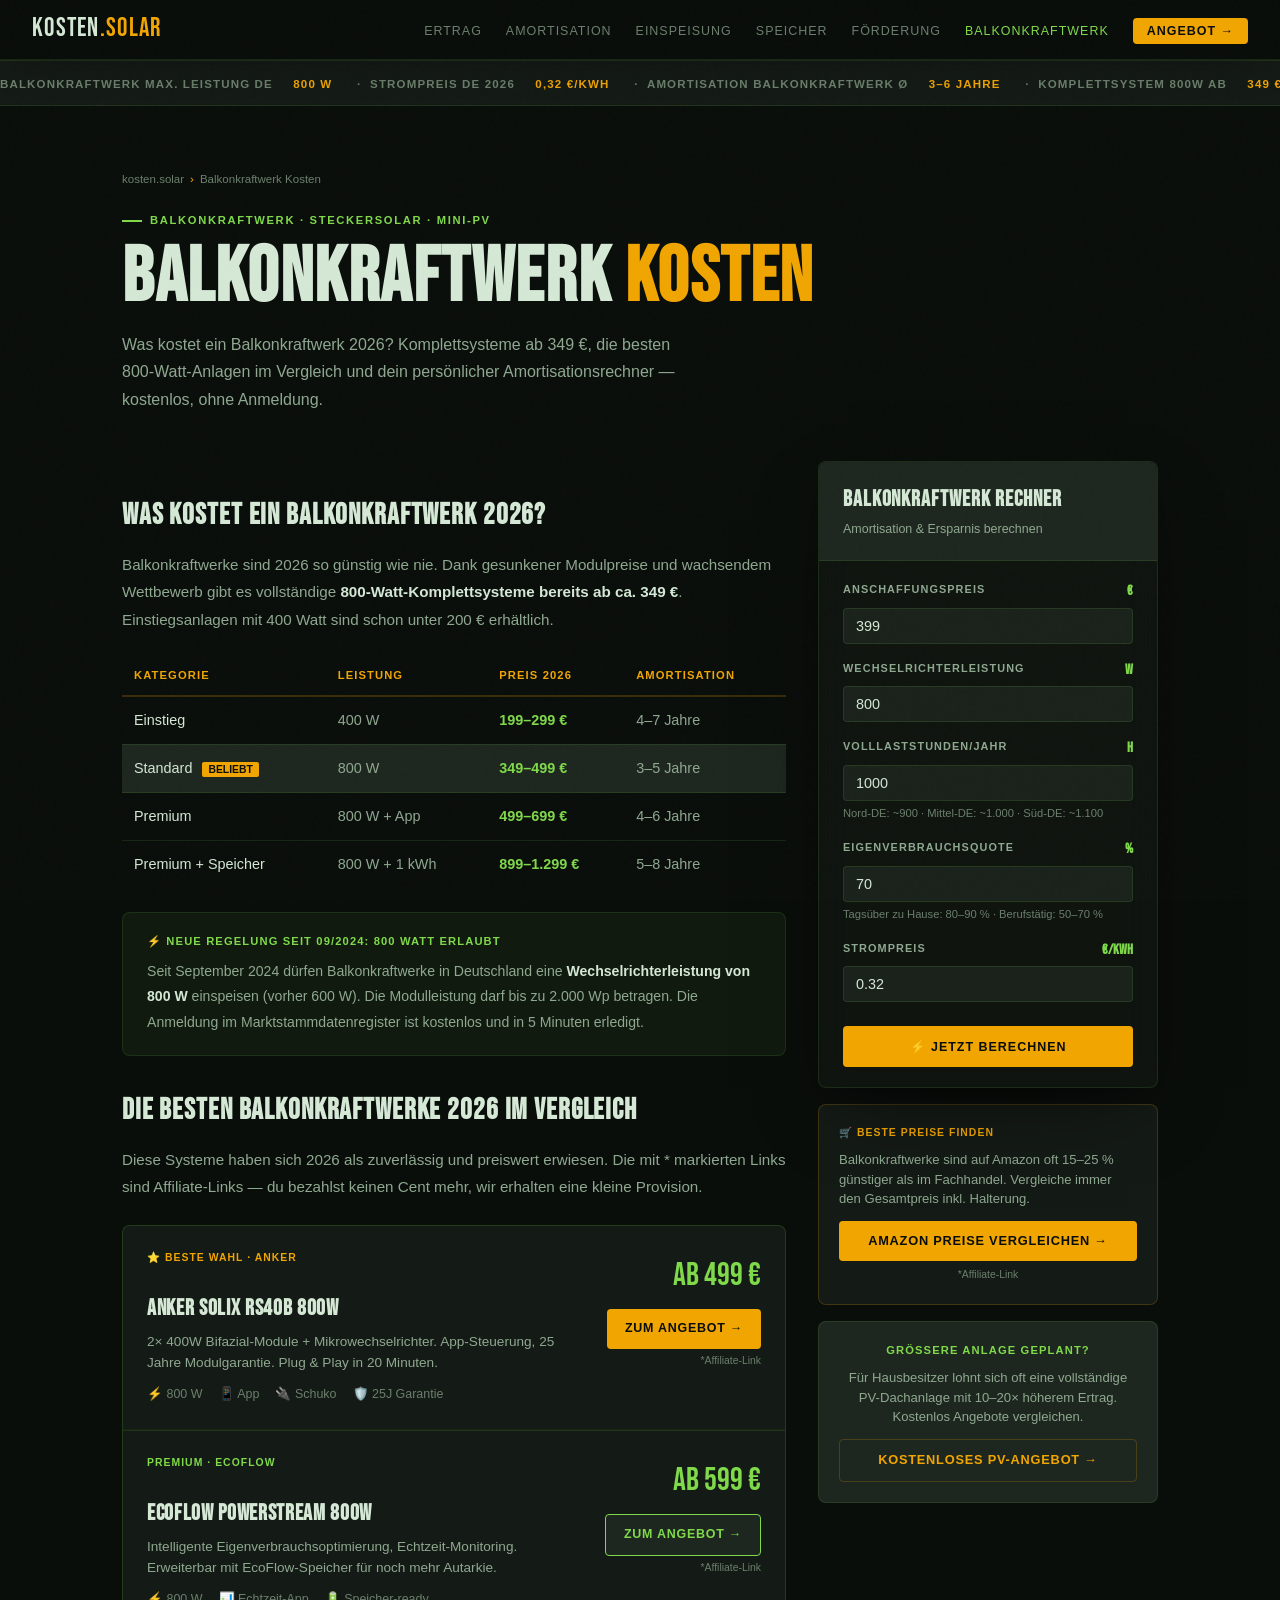
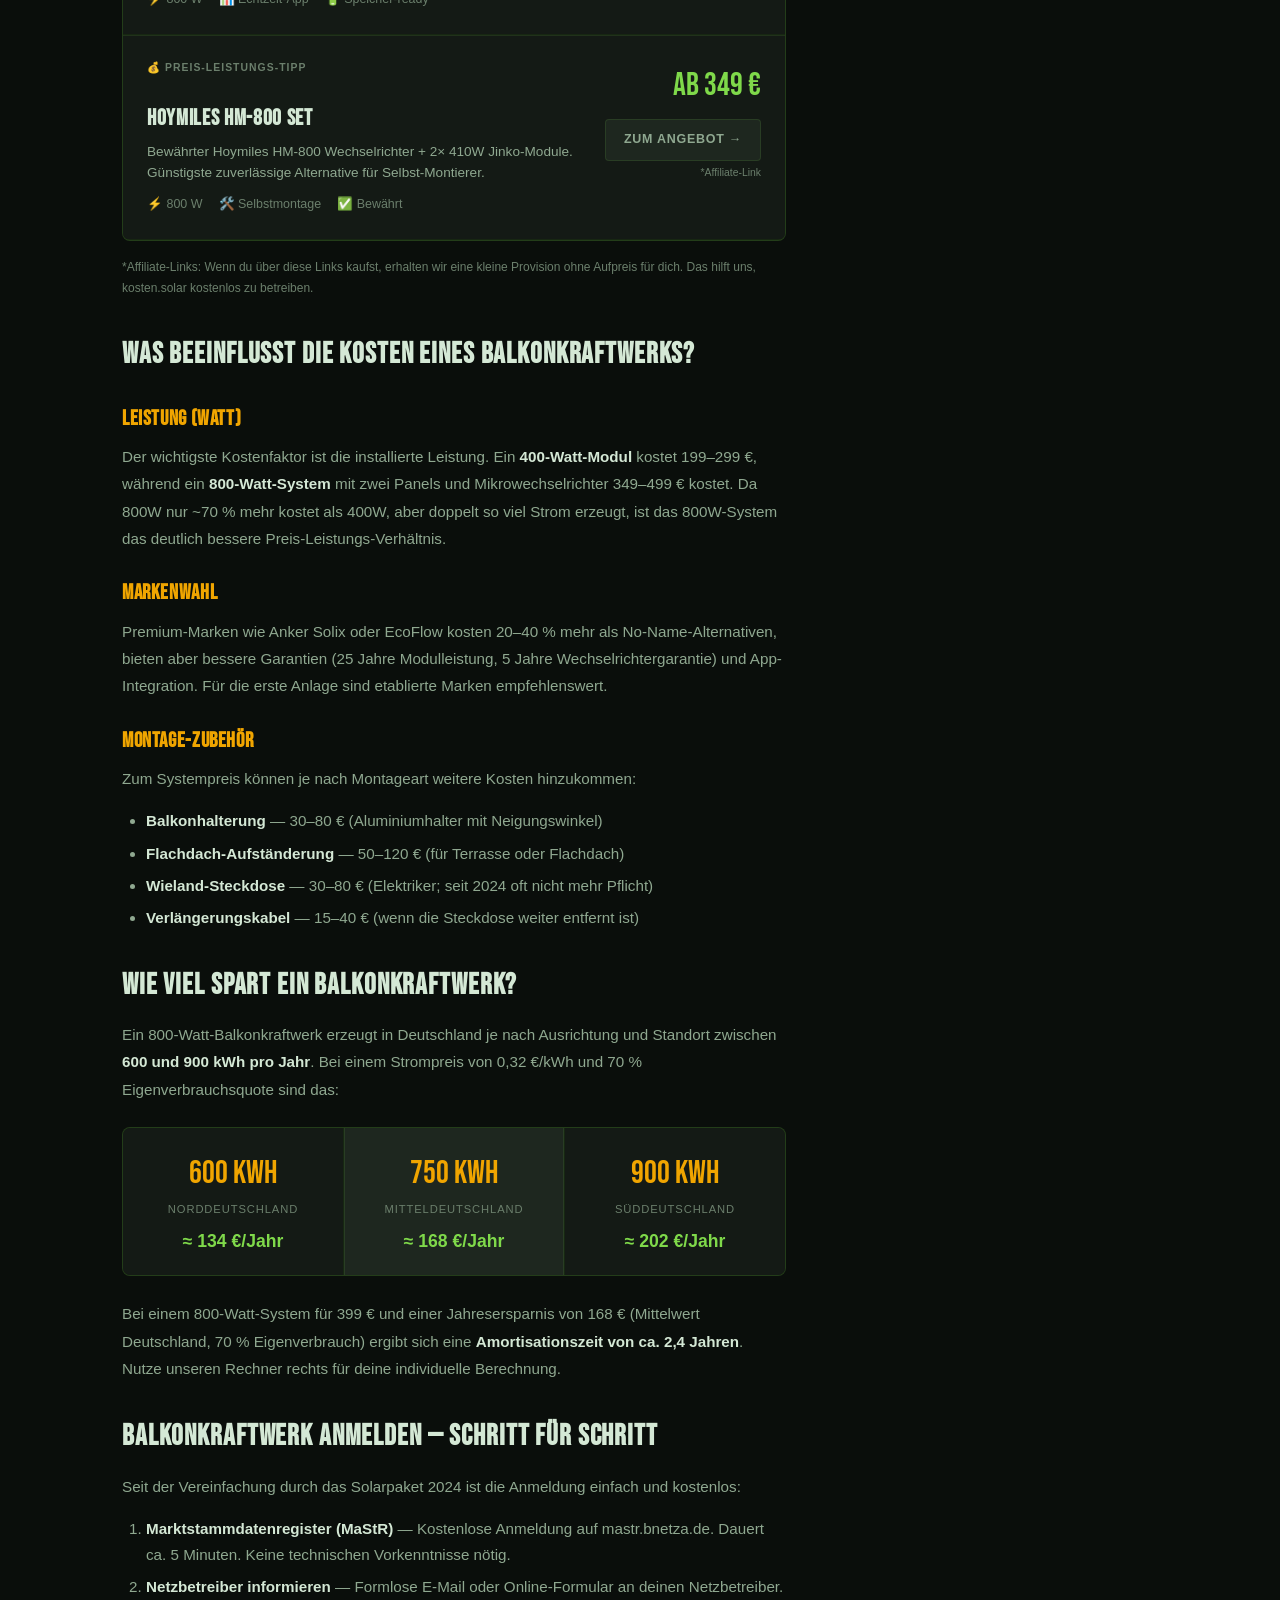
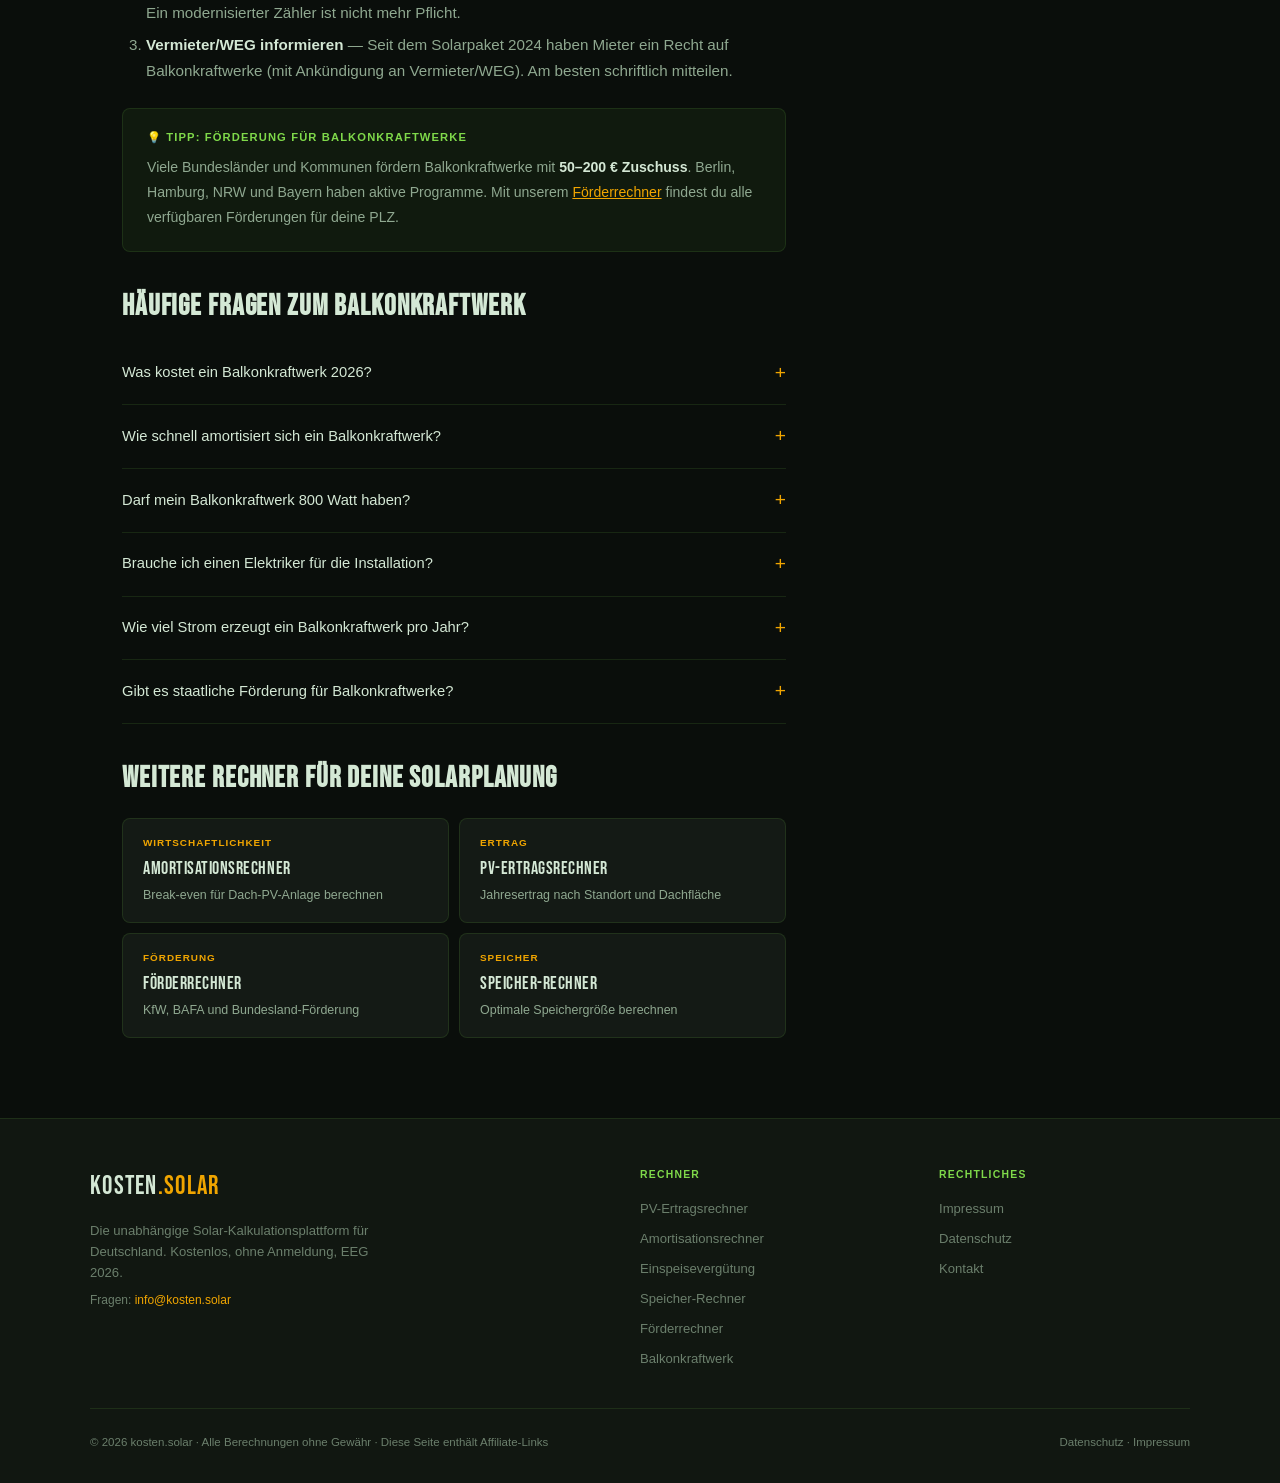
==== commit 9654116b: "Add 3D redesign: WebGL solar-panel hero + global tilt/glass card system - hero3d.js: Three.js scene " ====
--- a/balkonkraftwerk.html
+++ b/balkonkraftwerk.html
@@ -150,7 +150,7 @@
 
     <div style="display:grid;gap:1px;background:var(--border);border:1px solid var(--border);border-radius:var(--radius-lg);overflow:hidden;margin:1.5rem 0;">
 
-      <div style="background:var(--surface);padding:1.5rem;">
+      <div class="tilt-3d" style="background:var(--surface);padding:1.5rem;">
         <div style="display:flex;align-items:flex-start;gap:1.25rem;flex-wrap:wrap;">
           <div style="flex:1;min-width:200px;">
             <div style="font-size:0.65rem;font-weight:700;letter-spacing:0.1em;text-transform:uppercase;color:var(--amber);margin-bottom:4px;">⭐ Beste Wahl · Anker</div>
@@ -172,7 +172,7 @@
         </div>
       </div>
 
-      <div style="background:var(--surface);padding:1.5rem;border-top:1px solid var(--border);">
+      <div class="tilt-3d" style="background:var(--surface);padding:1.5rem;border-top:1px solid var(--border);">
         <div style="display:flex;align-items:flex-start;gap:1.25rem;flex-wrap:wrap;">
           <div style="flex:1;min-width:200px;">
             <div style="font-size:0.65rem;font-weight:700;letter-spacing:0.1em;text-transform:uppercase;color:var(--lime);margin-bottom:4px;">Premium · EcoFlow</div>
@@ -194,7 +194,7 @@
         </div>
       </div>
 
-      <div style="background:var(--surface);padding:1.5rem;border-top:1px solid var(--border);">
+      <div class="tilt-3d" style="background:var(--surface);padding:1.5rem;border-top:1px solid var(--border);">
         <div style="display:flex;align-items:flex-start;gap:1.25rem;flex-wrap:wrap;">
           <div style="flex:1;min-width:200px;">
             <div style="font-size:0.65rem;font-weight:700;letter-spacing:0.1em;text-transform:uppercase;color:var(--muted);margin-bottom:4px;">💰 Preis-Leistungs-Tipp</div>
@@ -240,17 +240,17 @@
     <p>Ein 800-Watt-Balkonkraftwerk erzeugt in Deutschland je nach Ausrichtung und Standort zwischen <strong>600 und 900 kWh pro Jahr</strong>. Bei einem Strompreis von 0,32 €/kWh und 70 % Eigenverbrauchsquote sind das:</p>
 
     <div style="display:grid;grid-template-columns:repeat(3,1fr);gap:1px;background:var(--border);border:1px solid var(--border);border-radius:var(--radius-lg);overflow:hidden;margin:1.5rem 0;">
-      <div style="background:var(--surface);padding:1.25rem;text-align:center;">
+      <div class="tilt-3d" style="background:var(--surface);padding:1.25rem;text-align:center;">
         <div style="font-family:'Bebas Neue',sans-serif;font-size:2rem;color:var(--amber);">600 kWh</div>
         <div style="font-size:0.7rem;color:var(--muted);text-transform:uppercase;letter-spacing:0.08em;margin-top:2px;">Norddeutschland</div>
         <div style="font-size:1.1rem;color:var(--lime);font-weight:700;margin-top:8px;">≈ 134 €/Jahr</div>
       </div>
-      <div style="background:var(--surface2);padding:1.25rem;text-align:center;border-left:1px solid var(--border);border-right:1px solid var(--border);">
+      <div class="tilt-3d" style="background:var(--surface2);padding:1.25rem;text-align:center;border-left:1px solid var(--border);border-right:1px solid var(--border);">
         <div style="font-family:'Bebas Neue',sans-serif;font-size:2rem;color:var(--amber);">750 kWh</div>
         <div style="font-size:0.7rem;color:var(--muted);text-transform:uppercase;letter-spacing:0.08em;margin-top:2px;">Mitteldeutschland</div>
         <div style="font-size:1.1rem;color:var(--lime);font-weight:700;margin-top:8px;">≈ 168 €/Jahr</div>
       </div>
-      <div style="background:var(--surface);padding:1.25rem;text-align:center;">
+      <div class="tilt-3d" style="background:var(--surface);padding:1.25rem;text-align:center;">
         <div style="font-family:'Bebas Neue',sans-serif;font-size:2rem;color:var(--amber);">900 kWh</div>
         <div style="font-size:0.7rem;color:var(--muted);text-transform:uppercase;letter-spacing:0.08em;margin-top:2px;">Süddeutschland</div>
         <div style="font-size:1.1rem;color:var(--lime);font-weight:700;margin-top:8px;">≈ 202 €/Jahr</div>
--- a/style.css
+++ b/style.css
@@ -23,6 +23,14 @@
   --radius: 4px;
   --radius-lg: 8px;
   --max-w: 1100px;
+  --glass: rgba(20,26,21,0.55);
+  --glow-amber: rgba(240,165,0,0.35);
+  --glow-lime: rgba(127,217,74,0.25);
+  --depth-shadow: 0 30px 80px -30px rgba(0,0,0,0.6), 0 10px 30px -12px rgba(0,0,0,0.5);
+  --depth-shadow-hover: 0 40px 100px -30px rgba(240,165,0,0.28), 0 16px 40px -14px rgba(0,0,0,0.6);
+}
+@media (prefers-reduced-motion: reduce) {
+  * { animation-duration: 0.001ms !important; animation-iteration-count: 1 !important; transition-duration: 0.001ms !important; }
 }
 
 *, *::before, *::after { box-sizing: border-box; margin: 0; padding: 0; }
@@ -48,12 +56,14 @@
 /* ── NAV ── */
 nav {
   position: sticky; top: 0; z-index: 100;
-  background: rgba(10,14,11,0.95);
-  backdrop-filter: blur(20px);
+  background: rgba(10,14,11,0.75);
+  backdrop-filter: blur(20px) saturate(140%);
+  -webkit-backdrop-filter: blur(20px) saturate(140%);
   border-bottom: 1px solid var(--border);
   padding: 0 2rem;
   height: 60px;
   display: flex; align-items: center; justify-content: space-between;
+  box-shadow: 0 10px 40px -20px rgba(0,0,0,0.6);
 }
 .logo { font-family: 'Bebas Neue', sans-serif; font-size: 1.6rem; letter-spacing: 0.05em; color: var(--text); text-decoration: none; }
 .logo em { color: var(--amber); font-style: normal; }
@@ -99,14 +109,41 @@
 }
 @media (max-width: 900px) { .page-layout { grid-template-columns: 1fr; } }
 
+/* ── 3D TILT / GLASS SYSTEM ── */
+/* Applied via JS (shared.js:initTilt) to .calc-card, .related-card, .rechner-card, .tilt-3d.
+   Each element gets perspective + rotateX/rotateY from pointer position, plus a
+   cursor-tracked radial glare (--mx/--my) and a depth shadow that grows on hover. */
+.calc-card, .related-card, .rechner-card, .tilt-3d {
+  transform-style: preserve-3d;
+  transition: transform 0.15s cubic-bezier(0.22,1,0.36,1), box-shadow 0.35s ease, border-color 0.35s ease;
+  will-change: transform;
+}
+.related-card, .rechner-card, .tilt-3d { position: relative; }
+.calc-card::before, .related-card::before, .rechner-card::before, .tilt-3d::before {
+  content: '';
+  position: absolute; inset: 0;
+  background: radial-gradient(circle at var(--mx,50%) var(--my,50%), var(--glow-amber), transparent 55%);
+  opacity: 0;
+  transition: opacity 0.4s ease;
+  pointer-events: none;
+  z-index: 2;
+  mix-blend-mode: screen;
+}
+.calc-card:hover::before, .related-card:hover::before, .rechner-card:hover::before, .tilt-3d:hover::before { opacity: 0.5; }
+.calc-card:hover, .rechner-card:hover, .tilt-3d:hover { box-shadow: var(--depth-shadow-hover); }
+.related-card:hover { box-shadow: var(--depth-shadow-hover); border-color: var(--border-amber); }
+
 /* ── CALCULATOR CARD ── */
 .calc-card {
-  background: var(--surface);
+  background: var(--glass);
+  backdrop-filter: blur(16px) saturate(140%);
+  -webkit-backdrop-filter: blur(16px) saturate(140%);
   border: 1px solid var(--border);
   border-radius: var(--radius-lg);
   overflow: hidden;
   position: sticky;
   top: 76px;
+  box-shadow: var(--depth-shadow);
 }
 .calc-card-header {
   padding: 1.25rem 1.5rem;
@@ -221,7 +258,19 @@
 /* ── MODAL ── */
 .modal-overlay { display: none; position: fixed; inset: 0; background: rgba(0,0,0,0.8); z-index: 500; align-items: center; justify-content: center; padding: 1rem; backdrop-filter: blur(4px); }
 .modal-overlay.open { display: flex; }
-.modal { background: var(--surface); border: 1px solid var(--border-amber); border-radius: var(--radius-lg); padding: 2rem; max-width: 420px; width: 100%; }
+.modal {
+  background: var(--glass);
+  backdrop-filter: blur(24px) saturate(150%);
+  -webkit-backdrop-filter: blur(24px) saturate(150%);
+  border: 1px solid var(--border-amber);
+  border-radius: var(--radius-lg);
+  padding: 2rem;
+  max-width: 420px;
+  width: 100%;
+  box-shadow: var(--depth-shadow-hover);
+  animation: modalPop 0.35s cubic-bezier(0.22,1,0.36,1) both;
+}
+@keyframes modalPop { from { opacity: 0; transform: perspective(800px) rotateX(8deg) scale(0.94) translateY(12px); } to { opacity: 1; transform: perspective(800px) rotateX(0) scale(1) translateY(0); } }
 .modal-tag { font-size: 0.65rem; font-weight: 700; letter-spacing: 0.12em; text-transform: uppercase; color: var(--amber); margin-bottom: 0.5rem; }
 .modal h3 { font-family: 'Bebas Neue', sans-serif; font-size: 1.8rem; letter-spacing: 0.04em; color: var(--text); margin-bottom: 0.5rem; }
 .modal p { font-size: 0.85rem; color: var(--text-dim); margin-bottom: 1.5rem; }
@@ -238,4 +287,39 @@
 .fade-up-2 { animation: fadeUp 0.5s ease 0.1s both; }
 .fade-up-3 { animation: fadeUp 0.5s ease 0.2s both; }
 
+/* ── 3D HERO CANVAS ── */
+.hero-wrap { position: relative; }
+.hero-3d-canvas {
+  position: absolute; inset: 0;
+  width: 100%; height: 100%;
+  pointer-events: none;
+  opacity: 0;
+  transition: opacity 1.2s ease;
+  z-index: 1;
+}
+.hero-3d-canvas.ready { opacity: 1; }
+.hero-wrap .hero-inner { position: relative; z-index: 2; }
+
+/* ── RECHNER CARD (homepage grid) ── */
+.rechner-card {
+  background: var(--surface);
+  padding: 1.75rem;
+  text-decoration: none;
+  display: block;
+  position: relative;
+  overflow: hidden;
+}
+.rechner-card:hover { background: var(--surface2); }
+.rechner-card .rc-icon { font-size: 1.8rem; margin-bottom: 0.75rem; transform: translateZ(20px); }
+.rechner-card .rc-tag { font-size: 0.65rem; font-weight: 700; letter-spacing: 0.1em; text-transform: uppercase; color: var(--amber); margin-bottom: 4px; }
+.rechner-card h3 { font-family: 'Bebas Neue', sans-serif; font-size: 1.5rem; letter-spacing: 0.03em; color: var(--text); margin-bottom: 6px; }
+.rechner-card .rc-desc { font-size: 0.85rem; color: var(--text-dim); font-weight: 300; line-height: 1.5; margin-bottom: 1rem; }
+.rechner-card .rc-cta { font-size: 0.8rem; color: var(--lime); font-weight: 500; }
+.badge-new { position: absolute; top: 12px; right: 12px; font-size: 0.6rem; font-weight: 700; letter-spacing: 0.08em; text-transform: uppercase; background: var(--lime); color: var(--ink); padding: 3px 8px; border-radius: 2px; z-index: 3; }
+
+/* ── STAT BOX ── */
+.stat-box { padding: 1.5rem 2rem; text-align: center; position: relative; }
+.stat-box .stat-num { font-family: 'Bebas Neue', sans-serif; font-size: 2.2rem; color: var(--amber); transform: translateZ(16px); }
+.stat-box .stat-lbl { font-size: 0.7rem; color: var(--muted); text-transform: uppercase; letter-spacing: 0.08em; font-weight: 700; }
+
 /* ── PLZ DATA ── */
